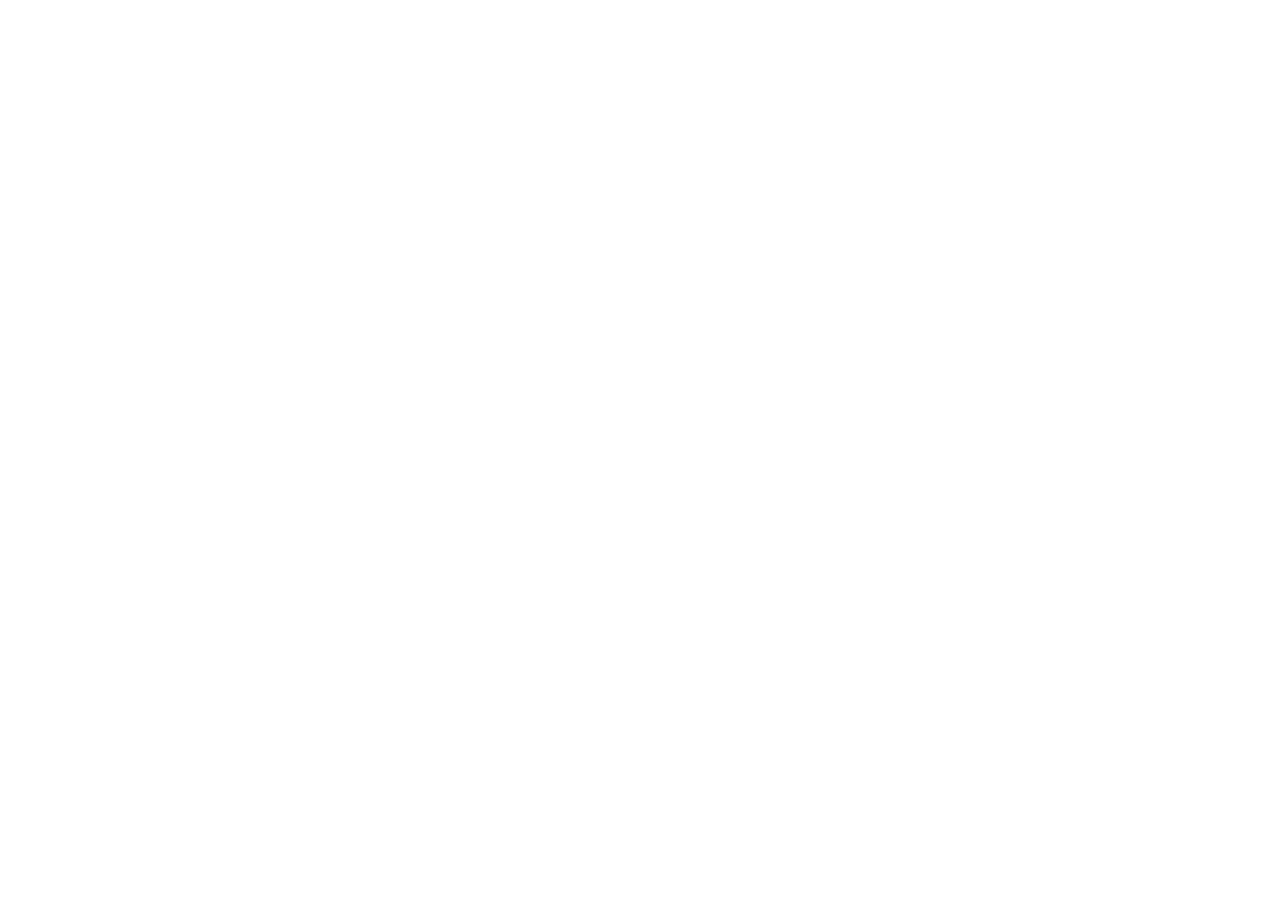
==== index.html @ 1e434bc6 "chore: initialize project structure" ====
<!doctype html>
<html lang="en">
    <head>
        <meta charset="UTF-8" />
        <meta name="viewport" content="width=device-width, initial-scale=1" />
        <title>Chess</title>
        <link href="./style.css" rel="stylesheet" />
    </head>
    <body></body>
</html>
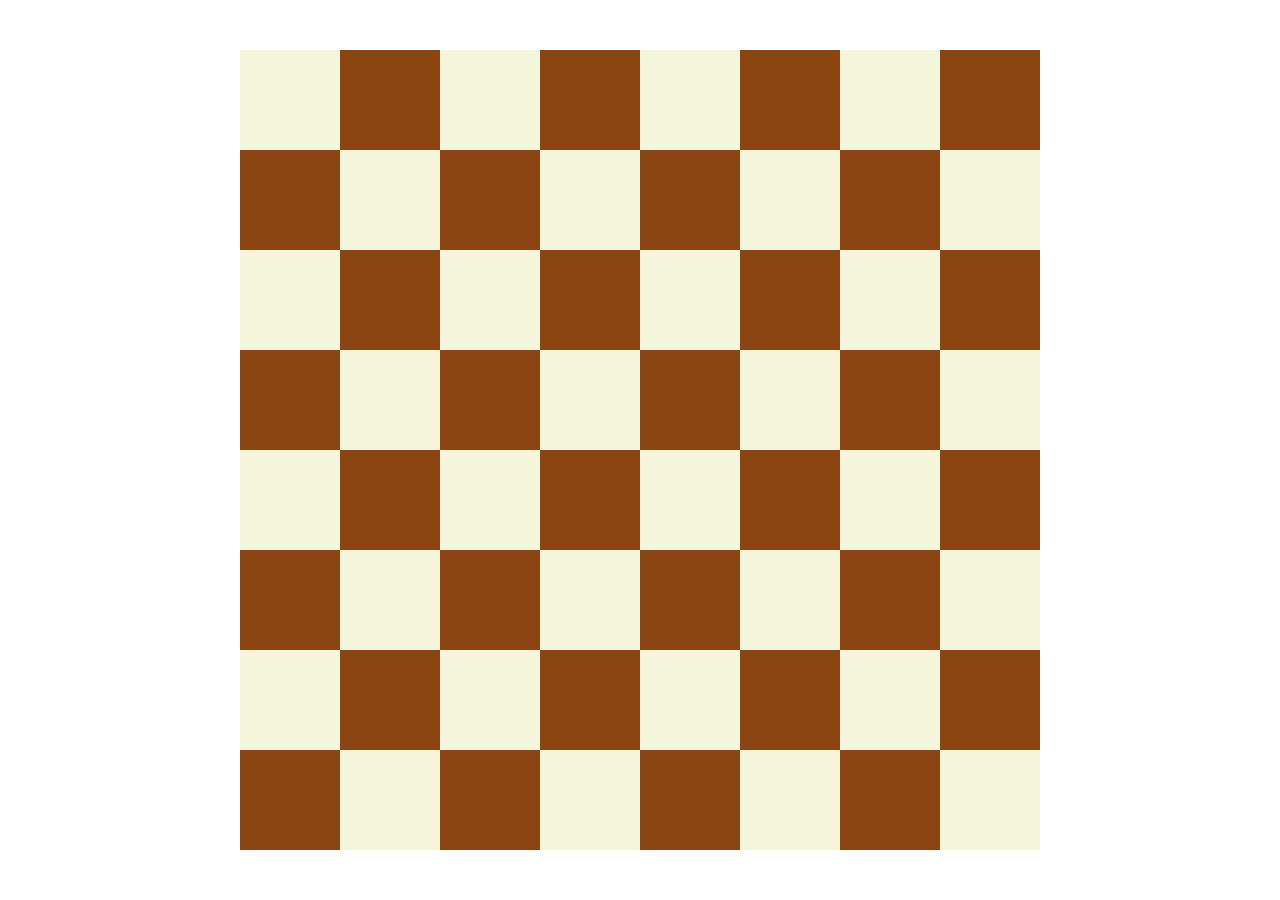
==== commit 70987855: "feat: draw chess board" ====
--- a/index.html
+++ b/index.html
@@ -1,10 +1,13 @@
 <!doctype html>
 <html lang="en">
-    <head>
-        <meta charset="UTF-8" />
-        <meta name="viewport" content="width=device-width, initial-scale=1" />
-        <title>Chess</title>
-        <link href="./style.css" rel="stylesheet" />
-    </head>
-    <body></body>
+  <head>
+    <meta charset="UTF-8" />
+    <meta name="viewport" content="width=device-width, initial-scale=1" />
+    <title>Chess</title>
+    <link href="./style.css" rel="stylesheet" />
+  </head>
+  <body>
+    <div class="board"></div>
+    <script src="./main.js"></script>
+  </body>
 </html>
--- a/style.css
+++ b/style.css
@@ -0,0 +1,21 @@
+* {
+  margin: 0;
+  padding: 0;
+  box-sizing: border-box;
+}
+
+body {
+  min-height: 100vh;
+  display: flex;
+  justify-content: center;
+  align-items: center;
+}
+
+.board {
+  display: grid;
+  grid-template-columns: repeat(8, 1fr);
+  grid-template-rows: repeat(8, 1fr);
+  width: 800px;
+  height: 800px;
+  background-color: black;
+}
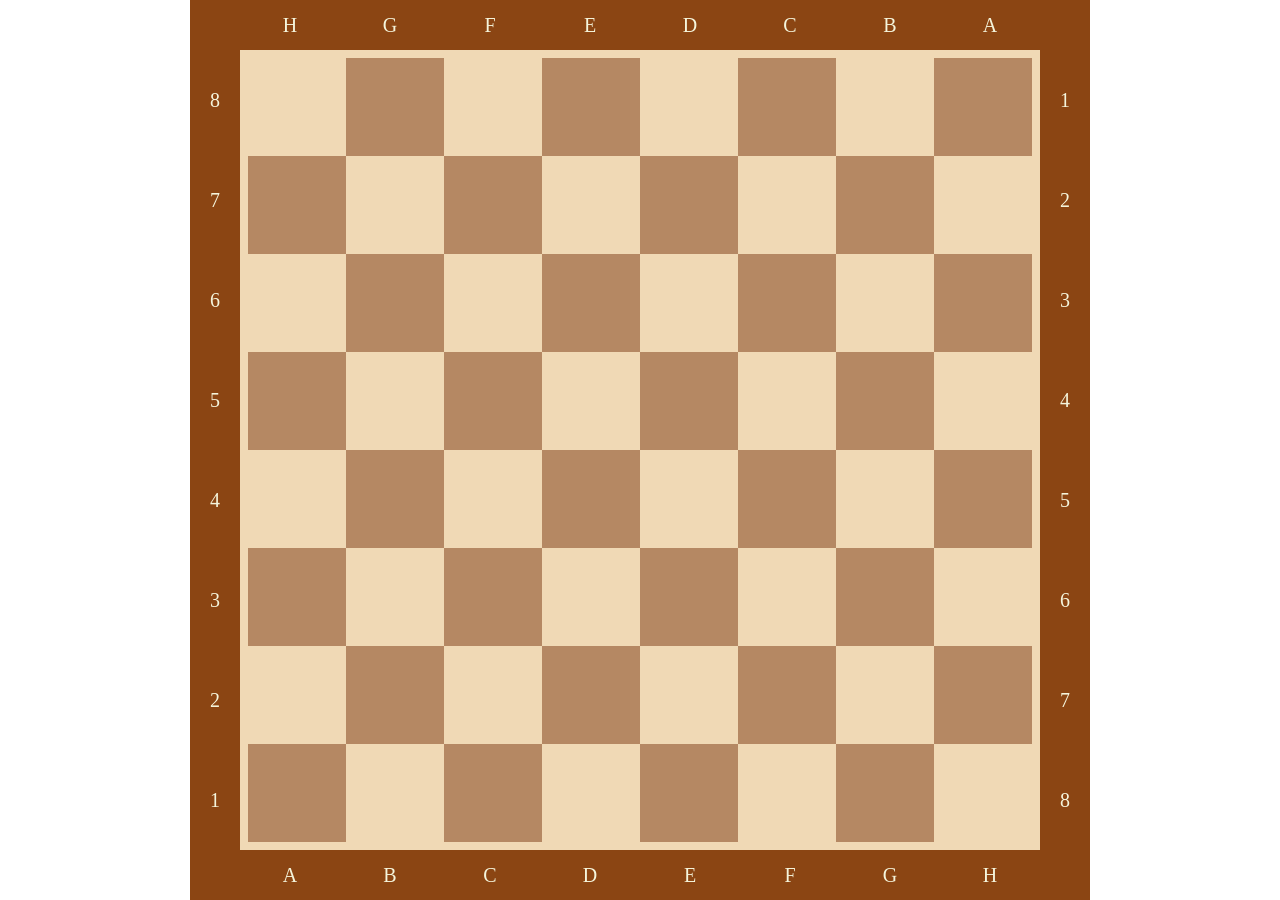
==== commit bbaaeb5f: "chore: make index.html main entry point" ====
--- a/index.html
+++ b/index.html
@@ -4,10 +4,21 @@
     <meta charset="UTF-8" />
     <meta name="viewport" content="width=device-width, initial-scale=1" />
     <title>Chess</title>
-    <link href="./style.css" rel="stylesheet" />
+    <link href="src/style.css" rel="stylesheet" />
+    <link rel="icon" type="image/svg" href="./assets/website-logo.svg" />
   </head>
   <body>
-    <div class="board"></div>
-    <script src="./main.js"></script>
+    <div class="container">
+      <div class="left-numbers numbers"></div>
+      <div class="right-numbers numbers"></div>
+      <div class="top-letters letters"></div>
+      <div class="bottom-letters letters"></div>
+      <div class="board"></div>
+      <div class="top-left corner"></div>
+      <div class="top-right corner"></div>
+      <div class="bottom-left corner"></div>
+      <div class="bottom-right corner"></div>
+    </div>
+    <script src="src/main.js"></script>
   </body>
 </html>
--- a/src/style.css
+++ b/src/style.css
@@ -0,0 +1,92 @@
+* {
+  margin: 0;
+  padding: 0;
+  box-sizing: border-box;
+}
+
+body {
+  min-height: 100vh;
+  display: flex;
+  justify-content: center;
+  align-items: center;
+}
+
+.container {
+  display: grid;
+  grid-template-columns: 50px 800px 50px;
+  grid-template-rows: 50px 800px 50px;
+  grid-template-areas:
+    "top-left top-letters top-right"
+    "left-numbers board right-numbers"
+    "bottom-left bottom-letters bottom-right";
+
+  width: 900px;
+  height: 900px;
+}
+
+.board {
+  grid-area: board;
+  display: grid;
+  grid-template-columns: repeat(8, 1fr);
+  grid-template-rows: repeat(8, 1fr);
+  width: 800px;
+  height: 800px;
+  border: 0.5em solid #f0d9b5;
+}
+
+.left-numbers {
+  grid-area: left-numbers;
+}
+
+.right-numbers {
+  grid-area: right-numbers;
+}
+
+.top-letters {
+  grid-area: top-letters;
+}
+
+.bottom-letters {
+  grid-area: bottom-letters;
+}
+
+.top-left {
+  grid-area: top-left;
+}
+
+.top-right {
+  grid-area: top-right;
+}
+
+.bottom-left {
+  grid-area: bottom-left;
+}
+
+.bottom-right {
+  grid-area: bottom-right;
+}
+
+.numbers,
+.letters,
+.corner {
+  background-color: #8b4513;
+}
+
+.numbers {
+  display: grid;
+  grid-template-rows: repeat(8, 1fr);
+}
+
+.letters {
+  display: grid;
+  grid-template-columns: repeat(8, 1fr);
+}
+
+.num,
+.let {
+  display: flex;
+  justify-content: center;
+  align-items: center;
+  color: #f5f5dc;
+  font-size: 20px;
+}
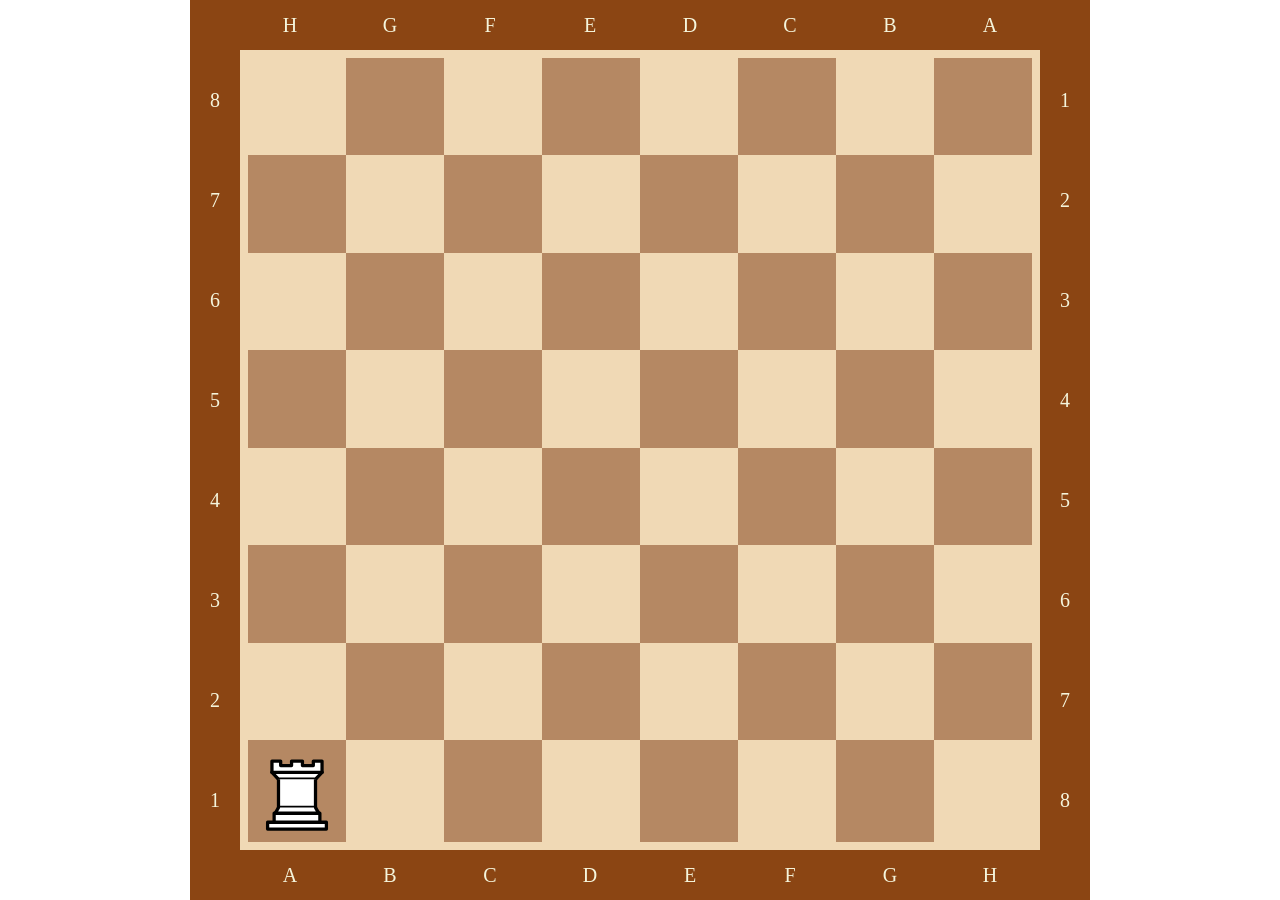
==== commit 182f6a1b: "feat: render a chess piece on a square" ====
--- a/index.html
+++ b/index.html
@@ -5,7 +5,7 @@
     <meta name="viewport" content="width=device-width, initial-scale=1" />
     <title>Chess</title>
     <link href="src/style.css" rel="stylesheet" />
-    <link rel="icon" type="image/svg" href="./assets/website-logo.svg" />
+    <link rel="icon" type="image/svg" href="src/assets/website-logo.svg" />
   </head>
   <body>
     <div class="container">
--- a/src/style.css
+++ b/src/style.css
@@ -90,3 +90,8 @@
   color: #f5f5dc;
   font-size: 20px;
 }
+
+.square img {
+  width: 100%;
+  height: 100%;
+}
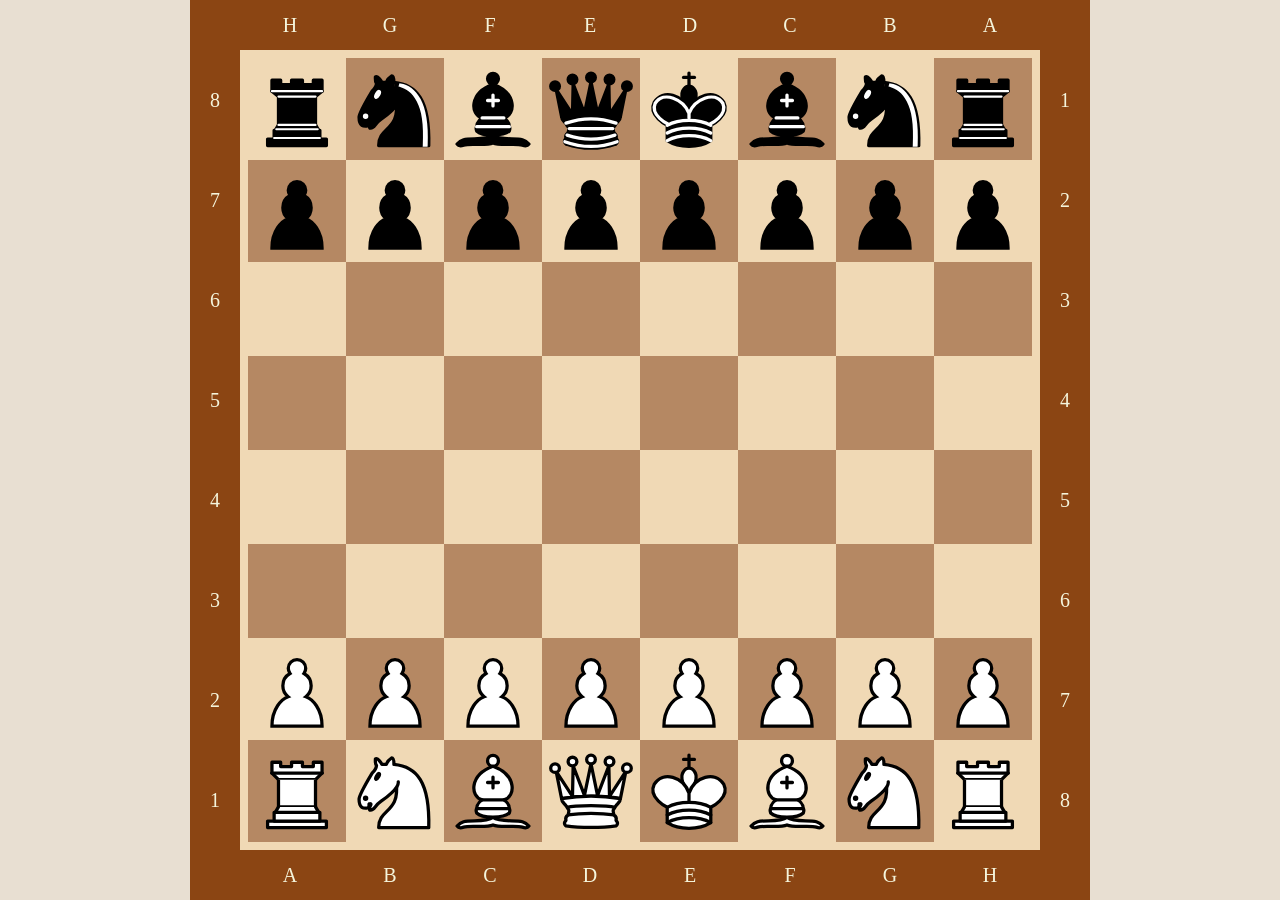
==== commit 3ff777ca: "refactor: split board and pieces logic into modules" ====
--- a/index.html
+++ b/index.html
@@ -19,6 +19,6 @@
       <div class="bottom-left corner"></div>
       <div class="bottom-right corner"></div>
     </div>
-    <script src="src/main.js"></script>
+    <script src="src/main.js" type="module"></script>
   </body>
 </html>
--- a/src/style.css
+++ b/src/style.css
@@ -9,6 +9,7 @@
   display: flex;
   justify-content: center;
   align-items: center;
+  background-color: #e8dfd2;
 }
 
 .container {
@@ -94,4 +95,5 @@
 .square img {
   width: 100%;
   height: 100%;
+  object-fit: contain;
 }
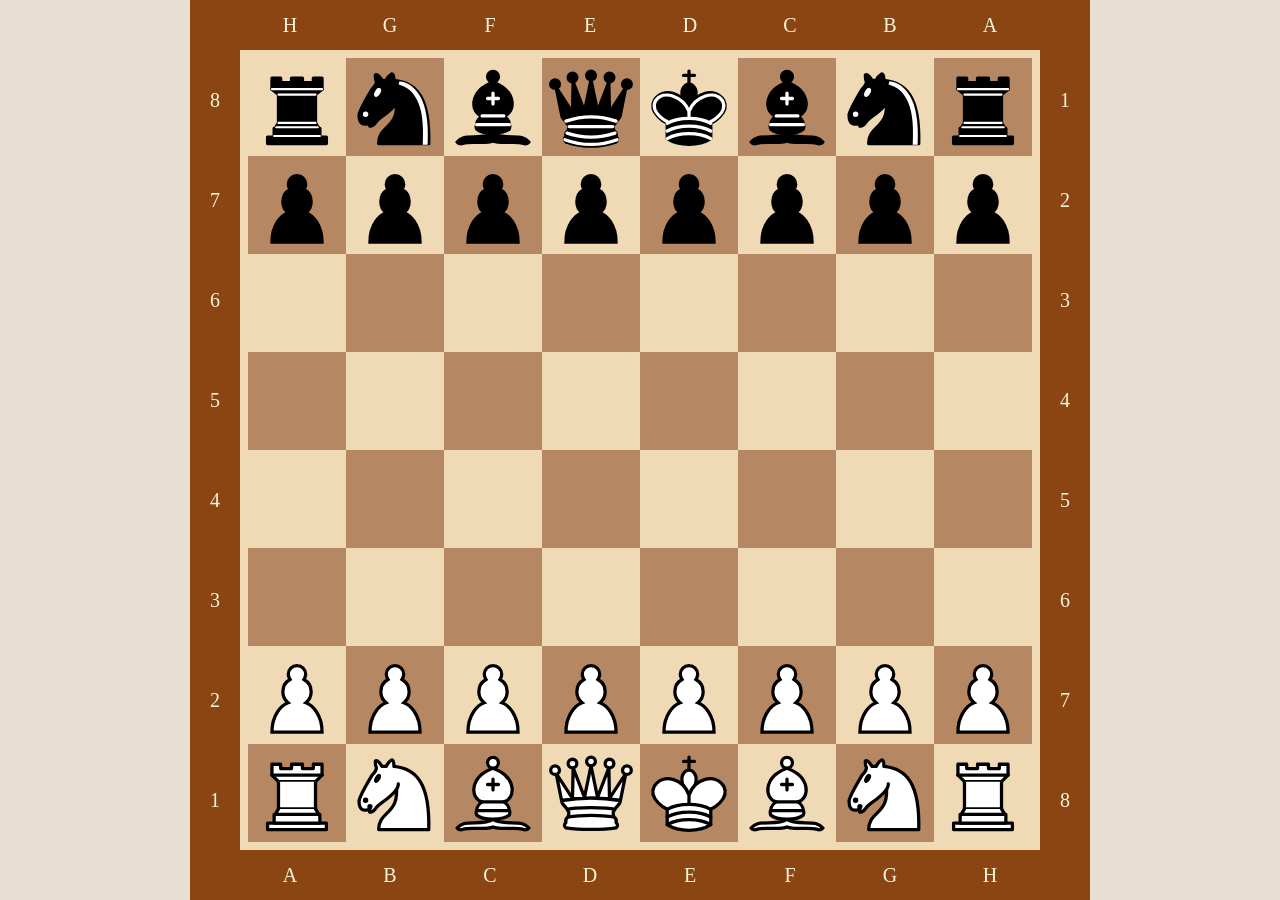
==== commit c8a65a20: "chore: add .editorconfig" ====
--- a/index.html
+++ b/index.html
@@ -1,24 +1,24 @@
 <!doctype html>
 <html lang="en">
-  <head>
-    <meta charset="UTF-8" />
-    <meta name="viewport" content="width=device-width, initial-scale=1" />
-    <title>Chess</title>
-    <link href="src/style.css" rel="stylesheet" />
-    <link rel="icon" type="image/svg" href="src/assets/website-logo.svg" />
-  </head>
-  <body>
-    <div class="container">
-      <div class="left-numbers numbers"></div>
-      <div class="right-numbers numbers"></div>
-      <div class="top-letters letters"></div>
-      <div class="bottom-letters letters"></div>
-      <div class="board"></div>
-      <div class="top-left corner"></div>
-      <div class="top-right corner"></div>
-      <div class="bottom-left corner"></div>
-      <div class="bottom-right corner"></div>
-    </div>
-    <script src="src/main.js" type="module"></script>
-  </body>
+    <head>
+        <meta charset="UTF-8" />
+        <meta name="viewport" content="width=device-width, initial-scale=1" />
+        <title>Chess</title>
+        <link href="src/style.css" rel="stylesheet" />
+        <link rel="icon" type="image/svg" href="src/assets/website-logo.svg" />
+    </head>
+    <body>
+        <div class="container">
+            <div class="left-numbers numbers"></div>
+            <div class="right-numbers numbers"></div>
+            <div class="top-letters letters"></div>
+            <div class="bottom-letters letters"></div>
+            <div class="board"></div>
+            <div class="top-left corner"></div>
+            <div class="top-right corner"></div>
+            <div class="bottom-left corner"></div>
+            <div class="bottom-right corner"></div>
+        </div>
+        <script src="src/main.js" type="module"></script>
+    </body>
 </html>
--- a/src/style.css
+++ b/src/style.css
@@ -1,99 +1,101 @@
 * {
-  margin: 0;
-  padding: 0;
-  box-sizing: border-box;
+    margin: 0;
+    padding: 0;
+    box-sizing: border-box;
 }
 
 body {
-  min-height: 100vh;
-  display: flex;
-  justify-content: center;
-  align-items: center;
-  background-color: #e8dfd2;
+    min-height: 100vh;
+    display: flex;
+    justify-content: center;
+    align-items: center;
+    background-color: #e8dfd2;
 }
 
 .container {
-  display: grid;
-  grid-template-columns: 50px 800px 50px;
-  grid-template-rows: 50px 800px 50px;
-  grid-template-areas:
-    "top-left top-letters top-right"
-    "left-numbers board right-numbers"
-    "bottom-left bottom-letters bottom-right";
+    display: grid;
+    grid-template-columns: 50px 800px 50px;
+    grid-template-rows: 50px 800px 50px;
+    grid-template-areas:
+        "top-left top-letters top-right"
+        "left-numbers board right-numbers"
+        "bottom-left bottom-letters bottom-right";
 
-  width: 900px;
-  height: 900px;
+    width: 900px;
+    height: 900px;
 }
 
 .board {
-  grid-area: board;
-  display: grid;
-  grid-template-columns: repeat(8, 1fr);
-  grid-template-rows: repeat(8, 1fr);
-  width: 800px;
-  height: 800px;
-  border: 0.5em solid #f0d9b5;
+    grid-area: board;
+    display: grid;
+    grid-template-columns: repeat(8, 1fr);
+    grid-template-rows: repeat(8, 1fr);
+    width: 800px;
+    height: 800px;
+    aspect-ratio: 1;
+    border: 0.5em solid #f0d9b5;
 }
 
 .left-numbers {
-  grid-area: left-numbers;
+    grid-area: left-numbers;
 }
 
 .right-numbers {
-  grid-area: right-numbers;
+    grid-area: right-numbers;
 }
 
 .top-letters {
-  grid-area: top-letters;
+    grid-area: top-letters;
 }
 
 .bottom-letters {
-  grid-area: bottom-letters;
+    grid-area: bottom-letters;
 }
 
 .top-left {
-  grid-area: top-left;
+    grid-area: top-left;
 }
 
 .top-right {
-  grid-area: top-right;
+    grid-area: top-right;
 }
 
 .bottom-left {
-  grid-area: bottom-left;
+    grid-area: bottom-left;
 }
 
 .bottom-right {
-  grid-area: bottom-right;
+    grid-area: bottom-right;
 }
 
 .numbers,
 .letters,
 .corner {
-  background-color: #8b4513;
+    background-color: #8b4513;
 }
 
 .numbers {
-  display: grid;
-  grid-template-rows: repeat(8, 1fr);
+    display: grid;
+    grid-template-rows: repeat(8, 1fr);
 }
 
 .letters {
-  display: grid;
-  grid-template-columns: repeat(8, 1fr);
+    display: grid;
+    grid-template-columns: repeat(8, 1fr);
 }
 
 .num,
 .let {
-  display: flex;
-  justify-content: center;
-  align-items: center;
-  color: #f5f5dc;
-  font-size: 20px;
+    display: flex;
+    justify-content: center;
+    align-items: center;
+    color: #f5f5dc;
+    font-size: 20px;
 }
 
 .square img {
-  width: 100%;
-  height: 100%;
-  object-fit: contain;
+    display: block;
+    width: 100%;
+    height: 100%;
+    object-fit: contain;
 }
